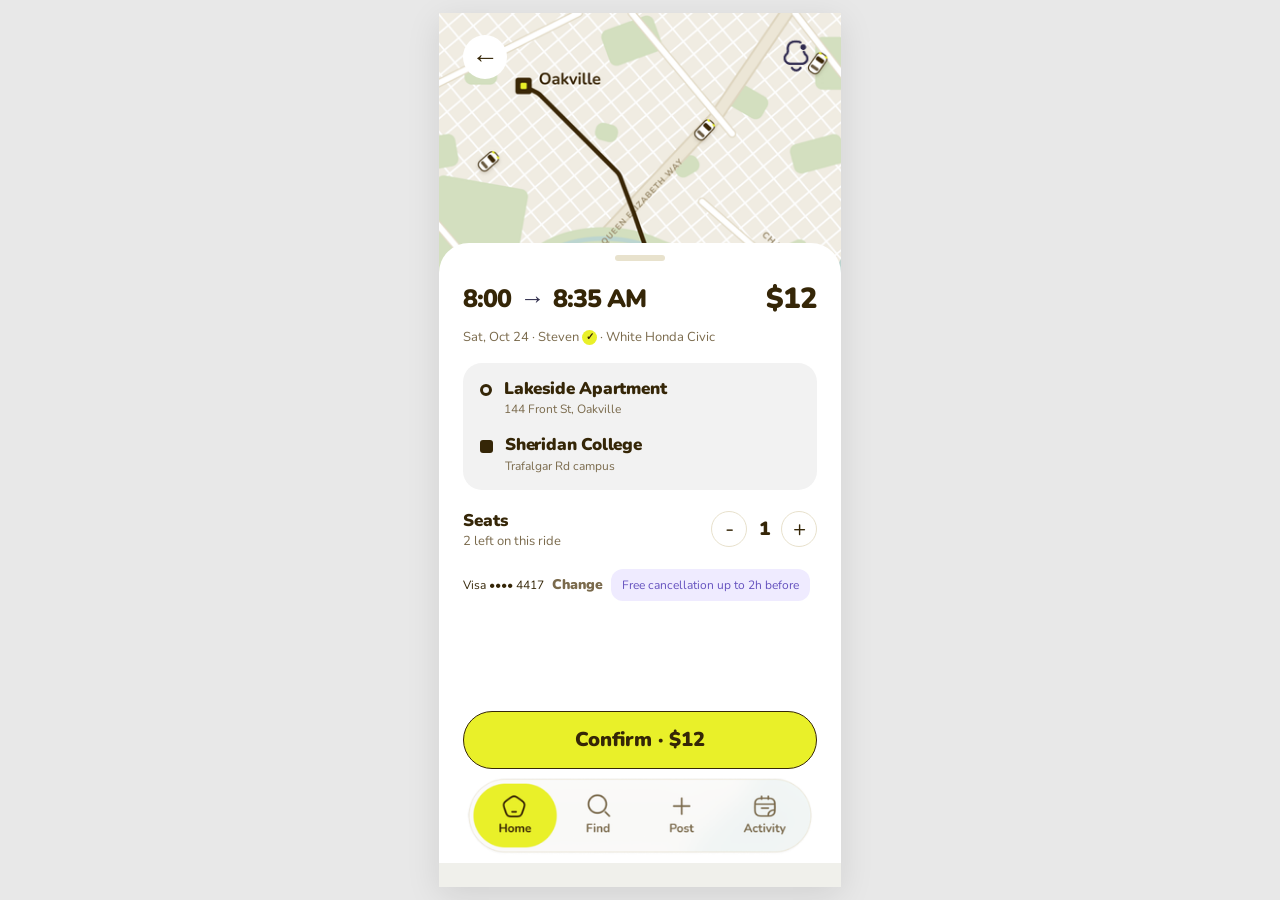
==== HTML/confirm.html @ d31d6f20 "first commit" ====
<!DOCTYPE html>
<html lang="en">
    <head>
        <meta charset="utf-8"/>
        <meta content="width=device-width, initial-scale=1.0" name="viewport"/>
        <title>Confirm trip</title>
        <link href="../CSS/style.css" rel="stylesheet"/>
        <script defer="" src="../JS/script.js"></script>
    </head>
    <body class="is-confirm">
        <div class="app-shell">
            <main class="confirm-page" id="app-content">
                <header class="confirm-header">
                    <a label="Go back" class="arrow1" href="search.html">←</a>
                    <img Notifications" class="bell" src="../assets/bell.png"/>
                </header>

                <section class="confirm-sheet">
                    <div class="sheet-handle"></div>
                    <div class="trip-heading">
                        <h1>8:00 <span class="trip-arrow">→</span> 8:35 AM</h1>
                        <strong class="trip-total">$12</strong>
                    </div>
                    <p class="trip-details">Sat, Oct 24 · Steven <span class="verified">✓</span> · White Honda Civic</p>
                    <section class="card1">
                        <div class="row">
                            <span class="start"></span>
                            <div class="text">
                                <h2>Lakeside Apartment</h2>
                                <p>144 Front St, Oakville</p>
                            </div>
                        </div>
                        <div class="row">
                            <span class="end"></span>
                            <div class="text">
                                <h2>Sheridan College</h2>
                                <p>Trafalgar Rd campus</p>
                            </div>
                        </div>
                    </section>
                    <div class="seats-row">
                        <div class="seats-text">
                            <h2>Seats</h2>
                            <p>2 left on this ride</p>
                        </div>
                        <div class="seat-counter">
                            <button label="Decrease seats" class="seat-circle" type="button">-</button>
                            <span class="seat-number">1</span>
                            <button label="Increase seats" class="seat-circle" type="button">+</button>
                        </div>
                    </div>
                    <div class="payment-row">
                        <span class="payment-card">Visa •••• 4417</span>
                        <span class="payment-change">Change</span>
                        <span class="cancel-pill">Free cancellation up to 2h before</span>
                    </div>
                    <button class="confirm-button" id="confirm-trip">Confirm · $12</button>
                </section>
            </main>

            <nav label="Main navigation" class="floating-nav">
                <img src="../assets/menu.png"/>
                <a label="Home" class="home-link" href="index.html"></a>
                <a label="Find rides" class="find-link" href="search.html"></a>
                <a label="Post a ride" class="post-link" href="post.html"></a>
                
            </nav>
        </div>
    </body>
</html>
---- CSS/style.css ----
@import url('https://fonts.googleapis.com/css2?family=Nunito:wght@400;500;600;700;800;900&display=swap');

:root {
  --ink: #352607;
  --brown: #7a6a4c;
  --light: #f2f2f2;
  --yellow: #e9f029;
  --line: #E8E1CC;
  --purple: #efebff;
  --screen-width: 402px;
  --screen-height: 874px;
  --gutter: 24px;
}
* { box-sizing: border-box; }
html { scroll-behavior: smooth; }
body {
  min-width: 280px;
  min-height: 100vh;
  margin: 0;
  display: grid;
  place-items: center;
  background: #e8e8e8;
  color: var(--ink);
  font-family: 'Nunito', Arial, sans-serif;
}

button, input, select, textarea { font: inherit; }
button { cursor: pointer; }
.app-shell {
  width: min(100%, var(--screen-width));
  height: min(var(--screen-height), 100dvh);
  position: relative;
  isolation: isolate;
  overflow: hidden;
  background: #fff;
  box-shadow: 0 8px 32px rgba(0,0,0,.1);
}

.app-shell > main {
  width: 100%;
  height: 100%;
  min-width: 0;
  overflow-y: auto;
  overflow-x: hidden;
  scrollbar-width: none;
  overscroll-behavior-y: contain;
  padding-bottom: 135px;
}
.app-shell > main::-webkit-scrollbar { display: none; }


.floating-nav {
  position: absolute;
  bottom: 8px;
  left: 50%;
  width: min(390px, calc(100% - 12px));
  transform: translateX(-50%);
  z-index: 15;
}
.floating-nav img { display: block; width: 100%; height: auto; }
.floating-nav a { position: absolute; top: 15%; height: 65%; display: block; }
.home-link { left: 7%; width: 22%; }
.find-link { left: 29%; width: 22%; }
.post-link { left: 51%; width: 20%; }



.start, .end { 
  display: block; 
  flex: 0 0 auto; }
.start { 
  width: 12px; 
  height: 12px; 
  border: 3px solid var(--ink); 
  border-radius: 50%; 
  background: transparent; }
.end { 
  width: 13px; 
  height: 13px; 
  border-radius: 3px; 
  background: var(--ink); }
.row { 
  display: flex; 
  align-items: flex-start; 
  gap: 12px; }
.row .start, .row .end { margin-top: 6px; }
.text { min-width: 0; }
.text h2 { 
  margin: 0; 
  font-size: 17px; 
  line-height: 1.35; 
  font-weight: 900; 
  letter-spacing: -.2px; }
.text p { 
  margin: 2px 0 0; 
  font-size: 12px; 
  line-height: 1.3; 
  color: var(--brown); }

.home-card {
  width: 100%;
  height: 132px;
  position: relative;
  display: flex;
  flex-direction: column;
  justify-content: space-between;
  padding: 14px 16px;
  gap: 8px;
  border-radius: 16px;
  background: var(--light);
  transform: rotate(0deg);
  opacity: 1;
}
.home-card .separator { 
  height: 1px;
  margin-left: 24px; 
  width: calc(100% - 55px); 
  background: var(--line); }

.seats-separator { 
  height: 1px;
  margin-top: 10px; 
  width: 354px; 
  background: var(--line); }

.home-card .decoration { 
  width: 25px; 
  height: 25px; 
  object-fit: contain; 
  position: absolute; 
  right: 13px; 
  top: 50%; 
  transform: translateY(-50%); 
  mix-blend-mode: multiply; }


.home-page, .post-page { padding: 30px var(--gutter) 145px; }

.home-page > h1, .post-page > h1 {
  margin: 0 0 20px;
  font-size: 39px;
  line-height: 1.12;
  letter-spacing: -.035em;
  font-weight: 900;
}
.home-page .date { display: block; width: 100%; height: auto; margin-top: 18px; }

.search.button {
  width: 100%; height: 60px; margin-top: 18px;
  display: flex; justify-content: center; align-items: center;
  padding: 0; border: 1.7px solid var(--ink); border-radius: 999px;
  background: var(--yellow); color: var(--ink);
  font-size: 21px; font-weight: 900;
}
.search.button:hover, .join-button:hover, .confirm-button:hover, .calendar-action:hover { filter: brightness(.98); }
.home-page .quick-actions { display: block; width: 100%; height: auto; margin-top: 17px; }
.home-page .map { width: 100%; height: auto; margin-top: 18px; overflow: hidden; border-radius: 18px; }
.home-page .map img { width: 100%; height: auto; display: block; }


.search-header, .confirm-header { 
  display: flex; 
  align-items: center; 
  justify-content: space-between; }
.search-header { 
  height: 56px; 
  margin-bottom: 12px; }
.arrow1 { width: 44px; height: 44px; display: grid; place-items: center; flex: 0 0 auto; border-radius: 50%; background: #fff; color: var(--ink); font-size: 27px; line-height: 1; text-decoration: none; }
.bell { width: 43px; height: 43px; object-fit: contain; }


.search-page { padding: 12px var(--gutter) 140px; }

.search-summary {
  display: flex; align-items: center; gap: 8px;
  width: 100%; min-height: 94px; padding: 12px 11px;
  border: 1.5px solid #d8d0c1; border-radius: 19px;
}
.search-locations { display: flex; flex: 1; min-width: 0; flex-direction: column; gap: 13px; }
.search-location { display: flex; align-items: center; gap: 7px; font-size: 12px; font-weight: 700; white-space: nowrap; }
.search-location .start, .search-location .end { flex-basis: 11px; width: 11px; height: 11px; }
.search-date { display: flex; flex-direction: column; align-items: center; white-space: nowrap; gap: 3px; }
.search-date strong { font-size: 15px; font-weight: 900; }
.search-date span { font-size: 11px; color: var(--brown); }
.edit-button { width: 42px; height: 34px; display: grid; place-items: center; flex: 0 0 auto; border: 1px solid var(--ink); border-radius: 999px; font-size: 12px; font-weight: 900; }
.results { margin: 21px 0 14px; font-size: 24px; line-height: 1.2; font-weight: 900; }
.ride-card {
  width: 100%; height: 152px;
  margin: 0 0 12px; padding: 16px; border-radius: 16px;
  display: grid; grid-template-rows: 24px 18px 19px 32px; gap: 8px;
  background: var(--light); transform: rotate(0deg); opacity: 1;
}
.ride-card .top { min-width: 0; display: flex; align-items: center; justify-content: space-between; gap: 6px; }
.ride-card .top h2 { margin: 0; font-size: 19px; line-height: 24px; white-space: nowrap; font-weight: 900; letter-spacing: -.02em; }
.ride-card .price { display: flex; align-items: baseline; gap: 3px; flex: 0 0 auto; white-space: nowrap; }
.ride-card .price strong { font-size: 20px; line-height: 1.1; font-weight: 900; }
.ride-card .price span { color: var(--brown); font-size: 11px; }
.ride-card .route {
  min-width: 0; margin: 0; display: grid;
  grid-template-columns: 11px minmax(0,1fr) 12px 11px minmax(0,1fr);
  align-items: center; column-gap: 5px;
  font-size: 11px; line-height: 1.15;
}
.ride-card .route .start, .ride-card .route .end { width: 11px; height: 11px; margin: 0; }
.ride-card .route-arrow { color: var(--brown); font-size: 14px; }
.ride-card .driver-row { display: flex; align-items: center; gap: 7px; min-width: 0; color: var(--brown); font-size: 13px; }
.driver-icon { display: block; width: 19px; height: 19px; flex: 0 0 19px; }
.driver-icon img { display: block; width: 100%; height: 100%; object-fit: contain; }
.verified { display: inline-flex; align-items: center; justify-content: center; flex: 0 0 auto; width: 15px; height: 15px; border-radius: 50%; background: var(--yellow); color: var(--ink); font-size: 10px; font-weight: 900; }
.ride-card .bottom { display: flex; align-items: center; justify-content: space-between; }
.seats, .seats-purple { min-height: 30px; display: inline-flex; align-items: center; padding: 4px 12px; background: #fff; border-radius: 999px; white-space: nowrap; font-size: 13px; font-weight: 900; }
.seats-purple { background: #cbc3f8; }
.join-button { width: 104px; height: 32px; padding: 0; display: inline-flex; align-items: center; justify-content: center; border: 1.6px solid var(--ink); border-radius: 999px; background: var(--yellow); color: var(--ink); font-size: 14px; font-weight: 900; text-decoration: none; }


.confirm-page { padding: 0 0 145px; background: #f0f0eb url('../assets/map.png') center top / 100% auto no-repeat; }
.confirm-header { height: 230px; padding: 22px var(--gutter) 0; align-items: flex-start; }
.confirm-sheet { position: relative; min-height: 620px; padding: 12px var(--gutter) 40px; border-radius: 30px 30px 0 0; background: #fff; }
.sheet-handle { width: 50px; height: 6px; margin: 0 auto 18px; border-radius: 999px; background: #e8e2cd; }
.trip-heading { display: flex; align-items: center; justify-content: space-between; gap: 8px; }
.trip-heading h1 { margin: 0; font-size: 25px; line-height: 1.2; letter-spacing: -.04em; white-space: nowrap; font-weight: 900; }
.trip-arrow { padding: 0 3px; color: #32304e; font-weight: 500; }
.trip-total { font-size: 29px; font-weight: 900; }
.trip-details { margin: 10px 0 15px; font-size: 13px; line-height: 1.5; color: var(--brown); 
}
.trip-details .verified { vertical-align: middle; }
.card1 { padding: 15px 17px; border-radius: 19px; background: var(--light); }
.card1 .row + .row { margin-top: 16px; }
.card1 .text h2 { font-size: 17px; }
.card1 .text p { font-size: 12px; }
.seats-row { display: flex; align-items: center; justify-content: space-between; gap: 8px; margin-top: 19px; 
}
.seats-text h2 { margin: 0; font-size: 17px; font-weight: 900; }
.seats-text p { margin: 0; font-size: 13px; color: var(--brown); }
.seat-counter { display: flex; align-items: center; gap: 10px; }
.seat-circle { width: 36px; height: 36px; padding: 0; display: grid; place-items: center; border: 1px solid var(--line); border-radius: 50%; background: #fff; color: var(--ink); font-size: 22px; }
.seat-number { min-width: 14px; text-align: center; font-size: 19px; font-weight: 900; }
.payment-row {display: flex;margin-top: 19px;align-items: center;gap: 8px;flex-wrap: nowrap;
}
.payment-card {font-size: 12px;}
.payment-change {color: var(--brown);font-size: 14px;font-weight: 900;}
.cancel-pill {flex: 0 1 auto;padding: 8px 11px;background: var(--purple);border-radius: 12px;color: #6552bf;font-size: 12px;
}
.confirm-button1 { width: 100%; height: 58px; margin-top: 200px; border: 1.7px solid var(--ink); border-radius: 999px; background: var(--yellow); color: var(--ink); font-size: 20px; font-weight: 900; }
.confirm-button { width: 100%; height: 58px; margin-top: 110px; border: 1.7px solid var(--ink); border-radius: 999px; background: var(--yellow); color: var(--ink); font-size: 20px; font-weight: 900; }



.details-page .booked { display: inline-flex; align-items: center; gap: 8px; margin-top: 6px; padding: 5px 12px; background: var(--yellow); border-radius: 999px; font-size: 16px; font-weight: 900; }
.details-page .check { width: 20px; height: 20px; display: grid; place-items: center; border: 2px solid var(--ink); border-radius: 50%; font-size: 12px; }
.booking-time { margin: 12px 0 8px; font-size: 43px; line-height: 1.1; font-weight: 900; }
.booking-date { margin-bottom: 19px; display: flex; align-items: center; gap: 8px; font-size: 15px; color: var(--brown); }
.calendar-icon-img { width: 20px; height: 20px; object-fit: contain; }
.route-card { position: relative; min-height: 193px; padding: 20px 14px; margin-bottom: 15px; border-radius: 20px; background: var(--light); }
.route-point { position: relative; display: grid; grid-template-columns: 47px 14px minmax(0,1fr); align-items: start; gap: 9px; min-height: 99px; }
.route-point.destination-point { min-height: 36px; align-items: center; }
.route-time { font-size: 17px; font-weight: 900; line-height: 1.5; }
.route-point .start, .route-point .end { position: relative; z-index: 1; margin-top: 6px; width: 13px; height: 13px; background: var(--light); }
.route-point .end { background: var(--ink); }
.route-line { position: absolute; left: 76px; top: 48px; bottom: 39px; width: 2px; background: var(--line); }
.location-info h2 { margin: 0; font-size: 17px; line-height: 1.3; font-weight: 900; }
.arrival-note { display: inline-block; margin-top: 6px; padding: 5px 8px; border-radius: 999px; background: var(--purple); color: #6552bf; font-size: 11px; }
.route-action { position: absolute; right: 12px; bottom: 12px; padding: 6px 9px; border: 1px solid var(--ink); border-radius: 999px; background: #fff; font-size: 12px; font-weight: 900; }
.driver-card { min-height: 86px; padding: 14px; display: grid; grid-template-columns: 40px minmax(0,1fr) auto; grid-template-rows: auto auto; align-items: center; column-gap: 10px; border-radius: 19px; background: var(--light); }
.driver-photo { width: 40px; height: 40px; object-fit: contain; grid-column: 1; grid-row: 1/3; }
.driver-info { min-width: 0; grid-column: 2; grid-row: 1/3; }
.driver-name { display: flex; align-items: center; gap: 5px; font-size: 17px; font-weight: 900; }
.driver-info p { margin: 0; color: var(--brown); font-size: 12px; }
.plate-row {display: flex;align-items: center;gap: 12px;flex-wrap: nowrap;
}
.license-plate { grid-column: 3; grid-row: 1; white-space: nowrap; padding: 4px 5px; border: 1px solid var(--line); border-radius: 8px; background: #fff; font-size: 12px; font-weight: 900; }
.message-circle { grid-column: 3; grid-row: 2; justify-self: end; width: 35px; height: 35px; display: grid; place-items: center; border: 1px solid var(--line); border-radius: 50%; background: #fff; }
.chat-symbol { position: relative; width: 22px; height: 18px; display: grid; place-items: center; border: 1.5px solid #302b4e; border-radius: 5px; color: #302b4e; font-size: 12px; line-height: 1; letter-spacing: -1px; }
.chat-symbol::after { content: ''; position: absolute; left: 4px; bottom: -5px; border-top: 5px solid #302b4e; border-right: 5px solid transparent; }
.booking-bottom { margin-top: 23px; display: flex; flex-direction: column; align-items: center; gap: 14px; }
.calendar-action { display: flex; justify-content: center; align-items: center; gap: 10px; width: 100%; height: 56px; border: 1.7px solid var(--ink); border-radius: 999px; background: var(--yellow); color: var(--ink); font-size: 18px; font-weight: 900; }
.cancel-booking { color: #d44b3f; font-size: 14px; }

.riders{height:30px;}

.cancel-pill1 {
    display: inline-block;
    width: 354px;
    height: auto;
    margin-top: 20px;
    padding: 8px 11px;
    background: var(--purple);
    border-radius: 12px;
    color: #6552bf;
    font-size: 12px;
  }


@media (max-width: 401px) {
  :root { --gutter: 18px; }
  .home-page > h1, .post-page > h1 { font-size: clamp(32px, 9.7vw, 39px); }
  .search-location { font-size: 11px; }
  .ride-card .top h2 { font-size: clamp(16px, 4.8vw, 19px); }
  .ride-card .route { font-size: 10px; }
  .trip-heading h1 { font-size: clamp(20px, 6vw, 25px); }
  .trip-total { font-size: 26px; }
}
@media (max-height: 680px) {
  .floating-nav { bottom: 3px; }
  .app-shell > main { padding-bottom: 118px; }
}
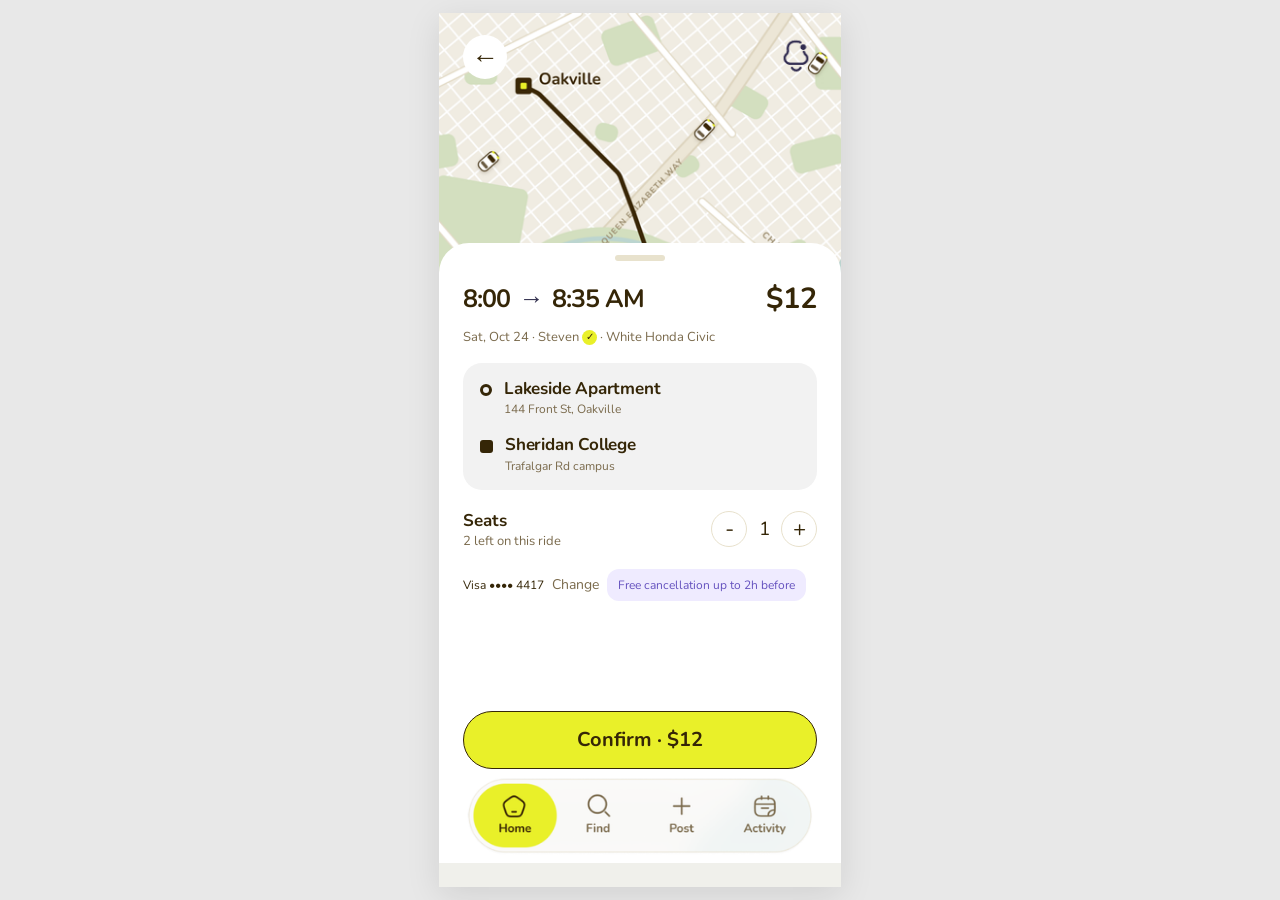
==== commit 3731d585: "fix font weight" ====
--- a/HTML/confirm.html
+++ b/HTML/confirm.html
@@ -12,13 +12,13 @@
             <main class="confirm-page" id="app-content">
                 <header class="confirm-header">
                     <a label="Go back" class="arrow1" href="search.html">←</a>
-                    <img Notifications" class="bell" src="../assets/bell.png"/>
+                    <img  class="bell" src="../assets/bell.png"/>
                 </header>
 
                 <section class="confirm-sheet">
                     <div class="sheet-handle"></div>
                     <div class="trip-heading">
-                        <h1>8:00 <span class="trip-arrow">→</span> 8:35 AM</h1>
+                        <h1 class="fw700">8:00 <span class="trip-arrow">→</span> 8:35 AM</h1>
                         <strong class="trip-total">$12</strong>
                     </div>
                     <p class="trip-details">Sat, Oct 24 · Steven <span class="verified">✓</span> · White Honda Civic</p>
@@ -26,21 +26,21 @@
                         <div class="row">
                             <span class="start"></span>
                             <div class="text">
-                                <h2>Lakeside Apartment</h2>
+                                <h2 class="fw700">Lakeside Apartment</h2>
                                 <p>144 Front St, Oakville</p>
                             </div>
                         </div>
                         <div class="row">
                             <span class="end"></span>
                             <div class="text">
-                                <h2>Sheridan College</h2>
+                                <h2 class="fw700">Sheridan College</h2>
                                 <p>Trafalgar Rd campus</p>
                             </div>
                         </div>
                     </section>
                     <div class="seats-row">
                         <div class="seats-text">
-                            <h2>Seats</h2>
+                            <h2 class="fw700">Seats</h2>
                             <p>2 left on this ride</p>
                         </div>
                         <div class="seat-counter">
--- a/CSS/style.css
+++ b/CSS/style.css
@@ -11,7 +11,14 @@
   --screen-height: 874px;
   --gutter: 24px;
 }
-* { box-sizing: border-box; }
+h1, h2,h3,h4,h5,h6,p{
+  font-weight: 400;
+}
+.fw700{
+  font-weight:700;
+}
+
+* { box-sizing: border-box;}
 html { scroll-behavior: smooth; }
 body {
   min-width: 280px;
@@ -22,6 +29,7 @@
   background: #e8e8e8;
   color: var(--ink);
   font-family: 'Nunito', Arial, sans-serif;
+  
 }
 
 button, input, select, textarea { font: inherit; }
@@ -89,7 +97,6 @@
   margin: 0; 
   font-size: 17px; 
   line-height: 1.35; 
-  font-weight: 900; 
   letter-spacing: -.2px; }
 .text p { 
   margin: 2px 0 0; 
@@ -141,7 +148,6 @@
   font-size: 39px;
   line-height: 1.12;
   letter-spacing: -.035em;
-  font-weight: 900;
 }
 .home-page .date { display: block; width: 100%; height: auto; margin-top: 18px; }
 
@@ -150,7 +156,8 @@
   display: flex; justify-content: center; align-items: center;
   padding: 0; border: 1.7px solid var(--ink); border-radius: 999px;
   background: var(--yellow); color: var(--ink);
-  font-size: 21px; font-weight: 900;
+  font-size: 21px; 
+  font-weight:700;
 }
 .search.button:hover, .join-button:hover, .confirm-button:hover, .calendar-action:hover { filter: brightness(.98); }
 .home-page .quick-actions { display: block; width: 100%; height: auto; margin-top: 17px; }
@@ -177,13 +184,13 @@
   border: 1.5px solid #d8d0c1; border-radius: 19px;
 }
 .search-locations { display: flex; flex: 1; min-width: 0; flex-direction: column; gap: 13px; }
-.search-location { display: flex; align-items: center; gap: 7px; font-size: 12px; font-weight: 700; white-space: nowrap; }
+.search-location { display: flex; align-items: center; gap: 10px; font-size: 12px; white-space: nowrap;  }
 .search-location .start, .search-location .end { flex-basis: 11px; width: 11px; height: 11px; }
 .search-date { display: flex; flex-direction: column; align-items: center; white-space: nowrap; gap: 3px; }
-.search-date strong { font-size: 15px; font-weight: 900; }
+.search-date strong { font-size: 15px;  }
 .search-date span { font-size: 11px; color: var(--brown); }
-.edit-button { width: 42px; height: 34px; display: grid; place-items: center; flex: 0 0 auto; border: 1px solid var(--ink); border-radius: 999px; font-size: 12px; font-weight: 900; }
-.results { margin: 21px 0 14px; font-size: 24px; line-height: 1.2; font-weight: 900; }
+.edit-button { width: 42px; height: 34px; display: grid; place-items: center; flex: 0 0 auto; border: 1px solid var(--ink); border-radius: 999px; font-size: 12px;}
+.results { margin: 21px 0 14px; font-size: 24px; line-height: 1.2;  }
 .ride-card {
   width: 100%; height: 152px;
   margin: 0 0 12px; padding: 16px; border-radius: 16px;
@@ -191,9 +198,9 @@
   background: var(--light); transform: rotate(0deg); opacity: 1;
 }
 .ride-card .top { min-width: 0; display: flex; align-items: center; justify-content: space-between; gap: 6px; }
-.ride-card .top h2 { margin: 0; font-size: 19px; line-height: 24px; white-space: nowrap; font-weight: 900; letter-spacing: -.02em; }
+.ride-card .top h2 { margin: 0; font-size: 19px; line-height: 24px; white-space: nowrap;  letter-spacing: -.02em; }
 .ride-card .price { display: flex; align-items: baseline; gap: 3px; flex: 0 0 auto; white-space: nowrap; }
-.ride-card .price strong { font-size: 20px; line-height: 1.1; font-weight: 900; }
+.ride-card .price strong { font-size: 20px; line-height: 1.1;}
 .ride-card .price span { color: var(--brown); font-size: 11px; }
 .ride-card .route {
   min-width: 0; margin: 0; display: grid;
@@ -206,11 +213,11 @@
 .ride-card .driver-row { display: flex; align-items: center; gap: 7px; min-width: 0; color: var(--brown); font-size: 13px; }
 .driver-icon { display: block; width: 19px; height: 19px; flex: 0 0 19px; }
 .driver-icon img { display: block; width: 100%; height: 100%; object-fit: contain; }
-.verified { display: inline-flex; align-items: center; justify-content: center; flex: 0 0 auto; width: 15px; height: 15px; border-radius: 50%; background: var(--yellow); color: var(--ink); font-size: 10px; font-weight: 900; }
+.verified { display: inline-flex; align-items: center; justify-content: center; flex: 0 0 auto; width: 15px; height: 15px; border-radius: 50%; background: var(--yellow); color: var(--ink); font-size: 10px;  }
 .ride-card .bottom { display: flex; align-items: center; justify-content: space-between; }
-.seats, .seats-purple { min-height: 30px; display: inline-flex; align-items: center; padding: 4px 12px; background: #fff; border-radius: 999px; white-space: nowrap; font-size: 13px; font-weight: 900; }
+.seats, .seats-purple { min-height: 30px; display: inline-flex; align-items: center; padding: 4px 12px; background: #fff; border-radius: 999px; white-space: nowrap; font-size: 13px;  }
 .seats-purple { background: #cbc3f8; }
-.join-button { width: 104px; height: 32px; padding: 0; display: inline-flex; align-items: center; justify-content: center; border: 1.6px solid var(--ink); border-radius: 999px; background: var(--yellow); color: var(--ink); font-size: 14px; font-weight: 900; text-decoration: none; }
+.join-button { width: 104px; height: 32px; padding: 0; display: inline-flex; align-items: center; justify-content: center; border: 1.6px solid var(--ink); border-radius: 999px; background: var(--yellow); color: var(--ink); font-size: 14px;  text-decoration: none; font-weight:700;}
 
 
 .confirm-page { padding: 0 0 145px; background: #f0f0eb url('../assets/map.png') center top / 100% auto no-repeat; }
@@ -218,9 +225,9 @@
 .confirm-sheet { position: relative; min-height: 620px; padding: 12px var(--gutter) 40px; border-radius: 30px 30px 0 0; background: #fff; }
 .sheet-handle { width: 50px; height: 6px; margin: 0 auto 18px; border-radius: 999px; background: #e8e2cd; }
 .trip-heading { display: flex; align-items: center; justify-content: space-between; gap: 8px; }
-.trip-heading h1 { margin: 0; font-size: 25px; line-height: 1.2; letter-spacing: -.04em; white-space: nowrap; font-weight: 900; }
-.trip-arrow { padding: 0 3px; color: #32304e; font-weight: 500; }
-.trip-total { font-size: 29px; font-weight: 900; }
+.trip-heading h1 { margin: 0; font-size: 25px; line-height: 1.2; letter-spacing: -.04em; white-space: nowrap;  }
+.trip-arrow { padding: 0 3px; color: #32304e; font-weight:700; }
+.trip-total { font-size: 29px;  }
 .trip-details { margin: 10px 0 15px; font-size: 13px; line-height: 1.5; color: var(--brown); 
 }
 .trip-details .verified { vertical-align: middle; }
@@ -230,51 +237,61 @@
 .card1 .text p { font-size: 12px; }
 .seats-row { display: flex; align-items: center; justify-content: space-between; gap: 8px; margin-top: 19px; 
 }
-.seats-text h2 { margin: 0; font-size: 17px; font-weight: 900; }
+.seats-text h2 { margin: 0; font-size: 17px;  }
 .seats-text p { margin: 0; font-size: 13px; color: var(--brown); }
 .seat-counter { display: flex; align-items: center; gap: 10px; }
 .seat-circle { width: 36px; height: 36px; padding: 0; display: grid; place-items: center; border: 1px solid var(--line); border-radius: 50%; background: #fff; color: var(--ink); font-size: 22px; }
-.seat-number { min-width: 14px; text-align: center; font-size: 19px; font-weight: 900; }
+.seat-number { min-width: 14px; text-align: center; font-size: 19px; }
 .payment-row {display: flex;margin-top: 19px;align-items: center;gap: 8px;flex-wrap: nowrap;
 }
 .payment-card {font-size: 12px;}
-.payment-change {color: var(--brown);font-size: 14px;font-weight: 900;}
+.payment-change {color: var(--brown);font-size: 14px;}
 .cancel-pill {flex: 0 1 auto;padding: 8px 11px;background: var(--purple);border-radius: 12px;color: #6552bf;font-size: 12px;
 }
-.confirm-button1 { width: 100%; height: 58px; margin-top: 200px; border: 1.7px solid var(--ink); border-radius: 999px; background: var(--yellow); color: var(--ink); font-size: 20px; font-weight: 900; }
-.confirm-button { width: 100%; height: 58px; margin-top: 110px; border: 1.7px solid var(--ink); border-radius: 999px; background: var(--yellow); color: var(--ink); font-size: 20px; font-weight: 900; }
-
-
-
-.details-page .booked { display: inline-flex; align-items: center; gap: 8px; margin-top: 6px; padding: 5px 12px; background: var(--yellow); border-radius: 999px; font-size: 16px; font-weight: 900; }
+.confirm-button1 { width: 100%; height: 58px; margin-top: 200px; border: 1.7px solid var(--ink); border-radius: 999px; background: var(--yellow); color: var(--ink); font-size: 20px; font-weight:700; }
+.confirm-button { width: 100%; height: 58px; margin-top: 110px; border: 1.7px solid var(--ink); border-radius: 999px; background: var(--yellow); color: var(--ink); font-size: 20px; font-weight:700; }
+
+
+
+.details-page .booked { display: inline-flex; align-items: center; gap: 8px; margin-top: 6px; padding: 5px 12px; background: var(--yellow); border-radius: 999px; font-size: 16px; font-weight:700; }
 .details-page .check { width: 20px; height: 20px; display: grid; place-items: center; border: 2px solid var(--ink); border-radius: 50%; font-size: 12px; }
-.booking-time { margin: 12px 0 8px; font-size: 43px; line-height: 1.1; font-weight: 900; }
+.booking-time { margin: 12px 0 8px; font-size: 43px; line-height: 1.1; font-weight:700; }
 .booking-date { margin-bottom: 19px; display: flex; align-items: center; gap: 8px; font-size: 15px; color: var(--brown); }
 .calendar-icon-img { width: 20px; height: 20px; object-fit: contain; }
-.route-card { position: relative; min-height: 193px; padding: 20px 14px; margin-bottom: 15px; border-radius: 20px; background: var(--light); }
+.route-card { position: relative; height: 116px; padding: 20px 14px; margin-bottom: 15px; border-radius: 20px; background: var(--light); }
 .route-point { position: relative; display: grid; grid-template-columns: 47px 14px minmax(0,1fr); align-items: start; gap: 9px; min-height: 99px; }
-.route-point.destination-point { min-height: 36px; align-items: center; }
-.route-time { font-size: 17px; font-weight: 900; line-height: 1.5; }
+.route-point.destination-point { min-height: 20px; align-items: center; margin-top: -35px; }
+.route-time { font-size: 17px;   line-height: 1.5; }
 .route-point .start, .route-point .end { position: relative; z-index: 1; margin-top: 6px; width: 13px; height: 13px; background: var(--light); }
 .route-point .end { background: var(--ink); }
 .route-line { position: absolute; left: 76px; top: 48px; bottom: 39px; width: 2px; background: var(--line); }
-.location-info h2 { margin: 0; font-size: 17px; line-height: 1.3; font-weight: 900; }
+.location-info h2 { margin: 0; font-size: 17px; line-height: 1.3; }
 .arrival-note { display: inline-block; margin-top: 6px; padding: 5px 8px; border-radius: 999px; background: var(--purple); color: #6552bf; font-size: 11px; }
-.route-action { position: absolute; right: 12px; bottom: 12px; padding: 6px 9px; border: 1px solid var(--ink); border-radius: 999px; background: #fff; font-size: 12px; font-weight: 900; }
+.route-action { position: absolute; margin-bottom: 60px; right: 12px; bottom: 12px; padding: 6px 9px; border: 1px solid var(--ink); border-radius: 999px; background: #fff; font-size: 12px; font-weight:700; }
 .driver-card { min-height: 86px; padding: 14px; display: grid; grid-template-columns: 40px minmax(0,1fr) auto; grid-template-rows: auto auto; align-items: center; column-gap: 10px; border-radius: 19px; background: var(--light); }
 .driver-photo { width: 40px; height: 40px; object-fit: contain; grid-column: 1; grid-row: 1/3; }
 .driver-info { min-width: 0; grid-column: 2; grid-row: 1/3; }
-.driver-name { display: flex; align-items: center; gap: 5px; font-size: 17px; font-weight: 900; }
+.driver-name { display: flex; align-items: center; gap: 5px; font-size: 17px; font-weight:700; }
 .driver-info p { margin: 0; color: var(--brown); font-size: 12px; }
 .plate-row {display: flex;align-items: center;gap: 12px;flex-wrap: nowrap;
 }
-.license-plate { grid-column: 3; grid-row: 1; white-space: nowrap; padding: 4px 5px; border: 1px solid var(--line); border-radius: 8px; background: #fff; font-size: 12px; font-weight: 900; }
+.license-plate { grid-column: 3; grid-row: 1; white-space: nowrap; padding: 4px 5px; border: 1px solid var(--line); border-radius: 8px; background: #fff; font-size: 12px; font-weight:700;}
 .message-circle { grid-column: 3; grid-row: 2; justify-self: end; width: 35px; height: 35px; display: grid; place-items: center; border: 1px solid var(--line); border-radius: 50%; background: #fff; }
 .chat-symbol { position: relative; width: 22px; height: 18px; display: grid; place-items: center; border: 1.5px solid #302b4e; border-radius: 5px; color: #302b4e; font-size: 12px; line-height: 1; letter-spacing: -1px; }
 .chat-symbol::after { content: ''; position: absolute; left: 4px; bottom: -5px; border-top: 5px solid #302b4e; border-right: 5px solid transparent; }
 .booking-bottom { margin-top: 23px; display: flex; flex-direction: column; align-items: center; gap: 14px; }
-.calendar-action { display: flex; justify-content: center; align-items: center; gap: 10px; width: 100%; height: 56px; border: 1.7px solid var(--ink); border-radius: 999px; background: var(--yellow); color: var(--ink); font-size: 18px; font-weight: 900; }
+.calendar-action1 { display: flex; justify-content: center; align-items: center; gap: 10px; width: 100%; height: 56px; margin-top: 170px; border: 1.7px solid var(--ink); border-radius: 999px; background: var(--yellow); color: var(--ink); font-size: 18px;  }
+.calendar-action { display: flex; justify-content: center; align-items: center; gap: 10px; width: 100%; height: 56px; margin-top: 230px; border: 1.7px solid var(--ink); border-radius: 999px; background: var(--yellow); color: var(--ink); font-size: 18px; }
 .cancel-booking { color: #d44b3f; font-size: 14px; }
+.edit-booking { color: #9b9b9b; font-size: 14px; }
+.booking-actions {
+    display: flex;
+    justify-content: center;
+    align-items: center;
+    gap: 30px;
+    width: 100%;
+}
+
 
 .riders{height:30px;}
 
